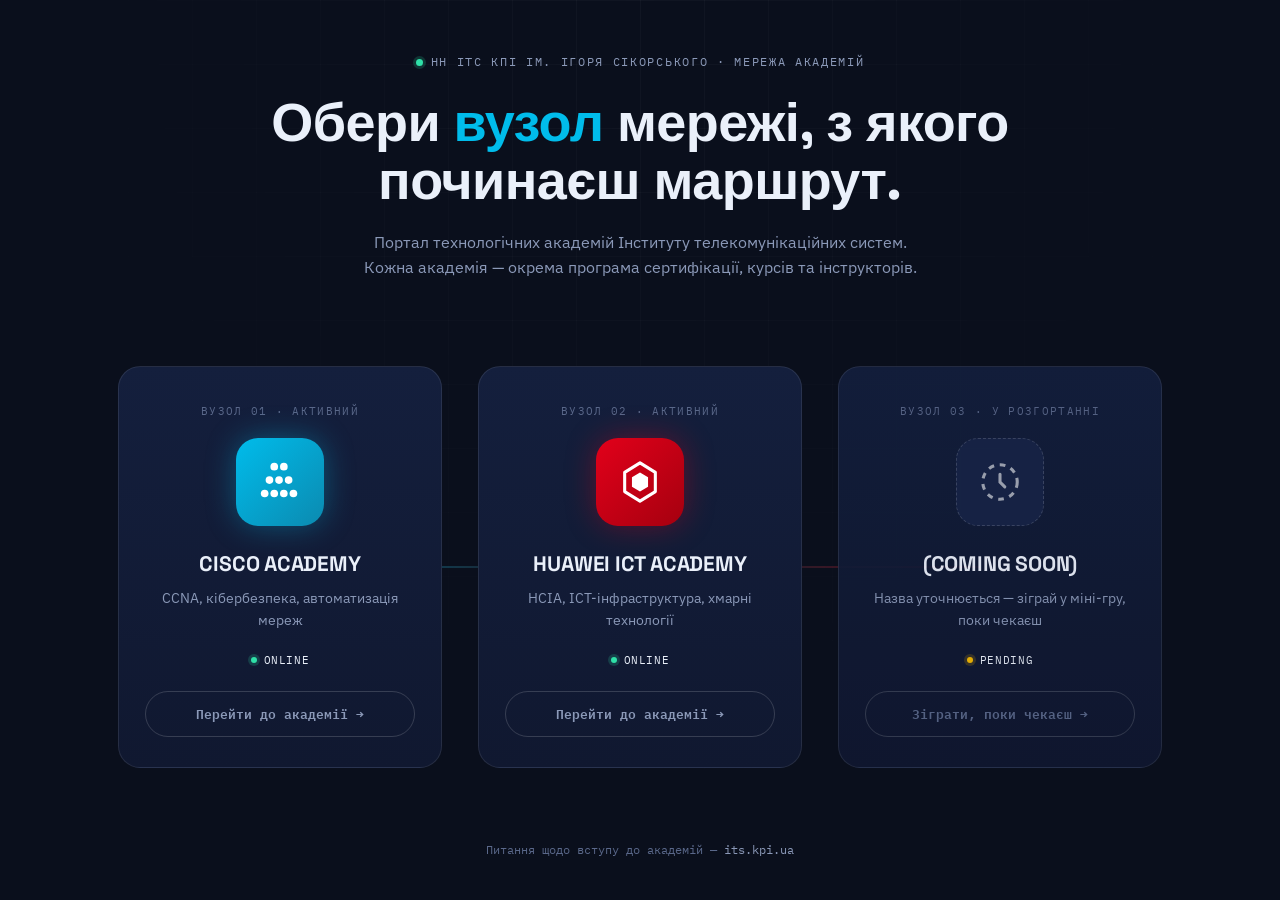
==== index.html @ f267607b "Add files via upload" ====
<!DOCTYPE html>
<html lang="uk">
<head>
<meta charset="UTF-8">
<meta name="viewport" content="width=device-width, initial-scale=1.0">
<title>ITS Network Academies — КПІ ім. Ігоря Сікорського</title>
<meta name="description" content="Портал мережевих академій Навчально-наукового інституту телекомунікаційних систем КПІ: Cisco Networking Academy, Huawei ICT Academy.">
<link rel="icon" href="data:image/svg+xml,%3Csvg xmlns=%27http://www.w3.org/2000/svg%27 viewBox=%270 0 24 24%27%3E%3Ccircle cx=%2712%27 cy=%2712%27 r=%2711%27 fill=%27%2300BCEB%27/%3E%3C/svg%3E">
<link rel="stylesheet" href="assets/style.css">
<style>
  body{ overflow-x:hidden; }

  .gate{
    min-height: 100svh;
    display:flex; flex-direction:column;
    padding: 48px 0 40px;
    position:relative;
  }

  .gate-top{ text-align:center; margin-bottom: 10px; }
  .gate-top .eyebrow{ justify-content:center; margin-bottom: 22px; }
  .gate-top h1{
    font-size: clamp(30px, 5vw, 54px);
    line-height: 1.08;
    max-width: 820px;
    margin: 0 auto;
  }
  .gate-top h1 span{ color: var(--cisco); }
  .gate-top p{
    max-width: 560px; margin: 20px auto 0;
    color: var(--text-dim); font-size: 16px;
  }

  /* --- topology map --- */
  .map{
    flex:1;
    display:flex; align-items:center; justify-content:center;
    margin-top: 56px; position:relative;
  }
  .map-inner{
    position: relative;
    display:grid;
    grid-template-columns: repeat(3, minmax(220px, 1fr));
    gap: 0;
    width: 100%;
    max-width: 1080px;
    align-items: stretch;
  }

  /* connecting cable between nodes (desktop) */
  .cable{
    position:absolute;
    top: 50%;
    height: 2px;
    left: calc(16.66% + 20px);
    right: calc(16.66% + 20px);
    z-index: 0;
    background: linear-gradient(90deg, var(--cisco) 0%, var(--line-strong) 35%, var(--line-strong) 65%, var(--huawei) 100%);
    opacity: .45;
    transform: translateY(-50%);
  }
  .cable::before{
    content:"";
    position:absolute; top:50%; left:0;
    width: 10px; height:10px; margin-top:-5px;
    border-radius:50%;
    background: #fff;
    box-shadow: 0 0 10px 2px rgba(255,255,255,.8);
    animation: travel 4.5s linear infinite;
  }
  @keyframes travel{
    0%{ left: 0%; opacity: 0; }
    8%{ opacity: 1; }
    92%{ opacity: 1; }
    100%{ left: 100%; opacity: 0; }
  }

  .node-card{
    position: relative; z-index:1;
    margin: 0 18px;
    background: linear-gradient(180deg, var(--bg-panel-2), var(--bg-panel));
    border: 1px solid var(--line);
    border-radius: var(--radius-lg);
    padding: 36px 26px 30px;
    text-align:center;
    display:flex; flex-direction:column; align-items:center;
    transition: transform .28s cubic-bezier(.2,.8,.2,1), border-color .28s ease, box-shadow .28s ease;
    cursor: pointer;
  }
  .node-card .tag{
    font-family: var(--font-mono); font-size:11px; letter-spacing:.12em;
    color: var(--text-faint); text-transform:uppercase; margin-bottom: 18px;
  }

  .node-logo{
    width: 88px; height:88px; border-radius: 22px;
    display:flex; align-items:center; justify-content:center;
    margin-bottom: 22px;
    position:relative;
  }
  .node-logo svg{ width:46px; height:46px; }

  .node-card h3{ font-size: 21px; margin-bottom: 8px; }
  .node-card .desc{ color: var(--text-dim); font-size: 14px; min-height: 40px; }

  .node-status{
    margin-top: 20px; display:flex; align-items:center; gap:7px;
    font-family: var(--font-mono); font-size:11px; letter-spacing:.06em;
  }
  .node-status .d{ width:6px; height:6px; border-radius:50%; }

  .node-card .enter{
    margin-top: 22px; width:100%;
    padding: 12px 0; border-radius: 999px;
    font-family: var(--font-mono); font-size: 13px; font-weight:600;
    border: 1px solid var(--line-strong);
    color: var(--text-dim);
    transition: all .25s ease;
  }

  /* CISCO node */
  .node-card.cisco:hover{
    transform: translateY(-8px);
    border-color: var(--cisco);
    box-shadow: 0 20px 50px -12px var(--cisco-glow);
  }
  .node-card.cisco .node-logo{ background: linear-gradient(135deg, var(--cisco), var(--cisco-dim)); box-shadow: 0 0 30px var(--cisco-glow); }
  .node-card.cisco .node-status .d{ background: var(--ok); box-shadow: 0 0 0 3px rgba(47,224,168,.18); }
  .node-card.cisco:hover .enter{ background: var(--cisco); color:#04121C; border-color: var(--cisco); }

  /* HUAWEI node */
  .node-card.huawei:hover{
    transform: translateY(-8px);
    border-color: var(--huawei);
    box-shadow: 0 20px 50px -12px var(--huawei-glow);
  }
  .node-card.huawei .node-logo{ background: linear-gradient(135deg, var(--huawei), var(--huawei-dim)); box-shadow: 0 0 30px var(--huawei-glow); }
  .node-card.huawei .node-status .d{ background: var(--ok); box-shadow: 0 0 0 3px rgba(47,224,168,.18); }
  .node-card.huawei:hover .enter{ background: var(--huawei); color:#fff; border-color: var(--huawei); }

  /* COMING SOON node */
  .node-card.soon{ opacity: .94; }
  .node-card.soon .node-logo{ background: var(--bg-raised); border: 1px dashed var(--line-strong); box-shadow:none; transition: all .28s ease; }
  .node-card.soon .node-logo svg{ opacity: .6; }
  .node-card.soon .node-status .d{ background: var(--warn); box-shadow: 0 0 0 3px rgba(242,183,5,.18); }
  .node-card.soon:hover{
    transform: translateY(-8px);
    border-color: var(--warn);
    box-shadow: 0 20px 50px -12px rgba(242,183,5,.28);
  }
  .node-card.soon:hover .node-logo{ border-style: solid; border-color: var(--warn); box-shadow: 0 0 26px rgba(242,183,5,.35); }
  .node-card.soon .enter{ color: var(--text-faint); }
  .node-card.soon:hover .enter{ background: var(--warn); color:#241a02; border-color: var(--warn); }

  .gate-bottom{
    text-align:center; margin-top: 54px;
    color: var(--text-faint); font-family: var(--font-mono); font-size: 12px;
  }
  .gate-bottom a{ color: var(--text-dim); }
  .gate-bottom a:hover{ color: var(--cisco); }

  @media (max-width: 860px){
    .map-inner{ grid-template-columns: 1fr; gap: 18px; }
    .node-card{ margin: 0; }
    .cable{ display:none; }
  }
</style>
</head>
<body>

<div class="wrap gate">
  <div class="gate-top">
    <div class="eyebrow"><span class="dot"></span> НН ІТС КПІ ІМ. ІГОРЯ СІКОРСЬКОГО · МЕРЕЖА АКАДЕМІЙ</div>
    <h1>Обери <span>вузол</span> мережі, з якого починаєш маршрут.</h1>
    <p>Портал технологічних академій Інституту телекомунікаційних систем. Кожна академія — окрема програма сертифікації, курсів та інструкторів.</p>
  </div>

  <div class="map">
    <div class="map-inner">
      <div class="cable" aria-hidden="true"></div>

      <a class="node-card cisco" href="cisco.html" data-reveal>
        <span class="tag">Вузол 01 · Активний</span>
        <div class="node-logo">
          <svg viewBox="0 0 24 24" fill="none" xmlns="http://www.w3.org/2000/svg" aria-hidden="true">
            <circle cx="4" cy="18" r="2" fill="white"/><circle cx="9" cy="18" r="2" fill="white"/>
            <circle cx="14" cy="18" r="2" fill="white"/><circle cx="19" cy="18" r="2" fill="white"/>
            <circle cx="6.5" cy="11" r="2" fill="white"/><circle cx="11.5" cy="11" r="2" fill="white"/>
            <circle cx="16.5" cy="11" r="2" fill="white"/>
            <circle cx="9" cy="4" r="2" fill="white"/><circle cx="14" cy="4" r="2" fill="white"/>
          </svg>
        </div>
        <h3>CISCO ACADEMY</h3>
        <div class="desc">CCNA, кібербезпека, автоматизація мереж</div>
        <div class="node-status"><span class="d"></span> ONLINE</div>
        <div class="enter">Перейти до академії →</div>
      </a>

      <a class="node-card huawei" href="huawei.html" data-reveal>
        <span class="tag">Вузол 02 · Активний</span>
        <div class="node-logo">
          <svg viewBox="0 0 24 24" fill="none" xmlns="http://www.w3.org/2000/svg" aria-hidden="true">
            <path d="M12 2 L20 7 V17 L12 22 L4 17 V7 Z" stroke="white" stroke-width="1.6" stroke-linejoin="round"/>
            <path d="M12 7 L16.2 9.5 V14.5 L12 17 L7.8 14.5 V9.5 Z" fill="white"/>
          </svg>
        </div>
        <h3>HUAWEI ICT ACADEMY</h3>
        <div class="desc">HCIA, ICT-інфраструктура, хмарні технології</div>
        <div class="node-status"><span class="d"></span> ONLINE</div>
        <div class="enter">Перейти до академії →</div>
      </a>

      <a class="node-card soon" href="coming-soon.html" data-reveal>
        <span class="tag">Вузол 03 · У розгортанні</span>
        <div class="node-logo">
          <svg viewBox="0 0 24 24" fill="none" xmlns="http://www.w3.org/2000/svg" aria-hidden="true">
            <circle cx="12" cy="12" r="9" stroke="white" stroke-width="1.6" stroke-dasharray="3 3"/>
            <path d="M12 8v4l2.5 2.5" stroke="white" stroke-width="1.6" stroke-linecap="round"/>
          </svg>
        </div>
        <h3>(COMING SOON)</h3>
        <div class="desc">Назва уточнюється — зіграй у міні-гру, поки чекаєш</div>
        <div class="node-status"><span class="d"></span> PENDING</div>
        <div class="enter">Зіграти, поки чекаєш →</div>
      </a>
    </div>
  </div>

  <div class="gate-bottom">
    Питання щодо вступу до академій — <a href="https://its.kpi.ua" target="_blank" rel="noopener">its.kpi.ua</a>
  </div>
</div>

<script src="assets/script.js"></script>
</body>
</html>
---- assets/style.css ----
/* =========================================================
   ITS NETWORK ACADEMIES — shared design system
   Concept: "мережева карта" (network topology / NOC console)
   ========================================================= */

@import url('https://fonts.googleapis.com/css2?family=Space+Grotesk:wght@400;500;600;700&family=IBM+Plex+Sans:wght@400;500;600&family=IBM+Plex+Mono:wght@400;500;600&display=swap');

:root{
  --bg:            #0A0F1C;
  --bg-panel:      #101830;
  --bg-panel-2:    #141F3D;
  --bg-raised:     #182548;
  --line:          rgba(255,255,255,0.09);
  --line-strong:   rgba(255,255,255,0.16);
  --text:          #EAF0FA;
  --text-dim:      #8B99B8;
  --text-faint:    #5A688A;

  --cisco:         #00BCEB;
  --cisco-dim:     #0B8AB0;
  --cisco-glow:    rgba(0,188,235,0.35);

  --huawei:        #E2001A;
  --huawei-dim:    #A5000F;
  --huawei-glow:   rgba(226,0,26,0.35);

  --ok:            #2FE0A8;
  --warn:          #F2B705;
  --danger:        #FF5D6C;

  --radius-sm: 8px;
  --radius-md: 14px;
  --radius-lg: 22px;

  --font-display: 'Space Grotesk', sans-serif;
  --font-body: 'IBM Plex Sans', sans-serif;
  --font-mono: 'IBM Plex Mono', monospace;
}

*{ box-sizing: border-box; }
html{ scroll-behavior: smooth; }

html, body{ max-width: 100%; overflow-x: hidden; }
body{
  margin:0;
  background: var(--bg);
  color: var(--text);
  font-family: var(--font-body);
  line-height: 1.55;
  -webkit-font-smoothing: antialiased;
}

/* ambient circuit-grid backdrop */
body::before{
  content:"";
  position: fixed;
  inset: 0;
  z-index: 0;
  pointer-events: none;
  background-image:
    linear-gradient(var(--line) 1px, transparent 1px),
    linear-gradient(90deg, var(--line) 1px, transparent 1px);
  background-size: 64px 64px;
  opacity: .35;
  mask-image: radial-gradient(ellipse at 50% 0%, black 0%, transparent 70%);
}

a{ color: inherit; text-decoration: none; }
img{ max-width:100%; display:block; }

h1,h2,h3,h4{ font-family: var(--font-display); margin: 0; letter-spacing: -0.01em; }

.mono{ font-family: var(--font-mono); }

.wrap{
  max-width: 1180px;
  margin: 0 auto;
  padding: 0 28px;
  position: relative;
  z-index: 1;
}
@media (max-width: 480px){
  .wrap{ padding: 0 18px; }
}

/* ---------- focus / accessibility ---------- */
a:focus-visible, button:focus-visible, input:focus-visible, select:focus-visible, textarea:focus-visible{
  outline: 2px solid var(--cisco);
  outline-offset: 3px;
  border-radius: 4px;
}

/* ---------- eyebrow / status pill ---------- */
.eyebrow{
  display:inline-flex;
  align-items:center;
  gap:8px;
  font-family: var(--font-mono);
  font-size: 12px;
  letter-spacing: .14em;
  text-transform: uppercase;
  color: var(--text-dim);
}
.eyebrow .dot{
  width:7px; height:7px; border-radius:50%;
  background: var(--ok);
  box-shadow: 0 0 0 3px rgba(47,224,168,.18);
  animation: pulse-dot 2.4s ease-in-out infinite;
}
@keyframes pulse-dot{
  0%,100%{ box-shadow: 0 0 0 3px rgba(47,224,168,.18); }
  50%{ box-shadow: 0 0 0 6px rgba(47,224,168,.06); }
}

/* ---------- top nav (used on cisco.html / catalog.html) ---------- */
.topnav{
  position: sticky; top:0; z-index: 50;
  background: rgba(10,15,28,0.86);
  backdrop-filter: blur(10px);
  border-bottom: 1px solid var(--line);
}
.topnav-inner{
  display:flex; align-items:center; gap: 14px;
  max-width: 1180px; margin: 0 auto; padding: 16px 28px;
}
.topnav-inner .navlinks{ margin-left: auto; }

/* --- back-to-academies button --- */
.back-btn{
  display:flex; align-items:center; gap:7px; flex: none;
  width: 38px; height:38px; border-radius: 10px;
  border: 1px solid var(--line-strong); background: var(--bg-panel);
  color: var(--text-dim); overflow:hidden;
  transition: all .2s ease;
}
.back-btn svg{ width:16px; height:16px; flex:none; margin-left: 10px; }
.back-btn span{
  font-family: var(--font-mono); font-size: 12.5px; white-space:nowrap;
  opacity:0; max-width:0; transition: all .2s ease;
}
.back-btn:hover{ width: auto; padding-right: 14px; border-color: var(--cisco); color: var(--text); }
.back-btn:hover span{ opacity:1; max-width:160px; margin-left: 2px; }

.brand{
  display:flex; align-items:center; gap:10px; min-width:0;
  font-family: var(--font-display); font-weight:700; font-size: 17px;
}
.brand span{ min-width:0; overflow:hidden; text-overflow:ellipsis; }
.brand .node{
  width: 26px; height:26px; border-radius:7px;
  background: linear-gradient(135deg, var(--cisco), var(--cisco-dim));
  display:flex; align-items:center; justify-content:center;
  box-shadow: 0 0 16px var(--cisco-glow);
  flex: none;
}
.brand .node svg{ width:15px; height:15px; }
.brand small{ display:block; font-family: var(--font-mono); font-weight:400; font-size:11px; color:var(--text-dim); letter-spacing:.04em; }

.navlinks{ display:flex; align-items:center; gap: 28px; }
.navlinks a{
  font-size: 14px; color: var(--text-dim); font-weight:500;
  position:relative; padding: 4px 0;
  transition: color .2s ease;
}
.navlinks a:hover{ color: var(--text); }
.navlinks a::after{
  content:""; position:absolute; left:0; right:100%; bottom:-2px; height:2px;
  background: var(--cisco); transition: right .25s ease;
}
.navlinks a:hover::after{ right:0; }
.navlinks a.cta{
  color: var(--bg); background: var(--cisco); padding: 9px 16px; border-radius: 999px;
  font-family: var(--font-mono); font-size: 13px; font-weight:600;
}
.navlinks a.cta:hover{ background: #21cbfa; }
.navlinks a.cta::after{ display:none; }

.navtoggle{
  display:none; width:38px; height:38px; border-radius:8px;
  border:1px solid var(--line-strong); background: var(--bg-panel);
  align-items:center; justify-content:center; cursor:pointer;
}
.navtoggle span, .navtoggle span::before, .navtoggle span::after{
  content:""; display:block; width:16px; height:2px; background: var(--text);
  position:relative; transition: all .2s ease;
}
.navtoggle span::before{ position:absolute; top:-6px; }
.navtoggle span::after{ position:absolute; top:6px; }

/* ---------- buttons ---------- */
.btn{
  display:inline-flex; align-items:center; justify-content:center; gap:8px;
  font-family: var(--font-mono); font-size: 14px; font-weight:600;
  padding: 13px 24px; border-radius: 999px; cursor:pointer;
  border: 1px solid transparent; transition: transform .18s ease, box-shadow .18s ease, background .18s ease;
}
.btn:active{ transform: translateY(1px); }
.btn-cisco{ background: var(--cisco); color:#04121C; }
.btn-cisco:hover{ box-shadow: 0 8px 24px var(--cisco-glow); transform: translateY(-2px); }
.btn-ghost{ background: transparent; border-color: var(--line-strong); color: var(--text); }
.btn-ghost:hover{ border-color: var(--cisco); color: var(--cisco); }

/* ---------- footer ---------- */
.site-footer{
  border-top: 1px solid var(--line);
  padding: 40px 0 28px;
  margin-top: 90px;
}
.site-footer .wrap{
  display:flex; flex-wrap:wrap; gap: 18px;
  align-items:center; justify-content:space-between;
}
.site-footer .fmeta{ color: var(--text-faint); font-size: 13px; font-family: var(--font-mono); }
.site-footer .flinks{ display:flex; gap:22px; flex-wrap:wrap; }
.site-footer .flinks a{ font-size: 13px; color: var(--text-dim); }
.site-footer .flinks a:hover{ color: var(--cisco); }

/* ---------- section shells ---------- */
.section{ padding: 90px 0; position:relative; }
.section-head{ max-width: 640px; margin-bottom: 44px; }
.section-head h2{ font-size: clamp(28px,3.6vw,40px); margin-top:12px; }
.section-head p{ color: var(--text-dim); margin-top: 14px; font-size: 16px; }
.section-tight{ padding: 50px 0; }

.divider-trace{
  height: 1px; width:100%;
  background: repeating-linear-gradient(90deg, var(--line-strong) 0 6px, transparent 6px 14px);
}

/* ---------- reveal-on-scroll ---------- */
[data-reveal]{
  opacity: 0;
  transform: translateY(18px);
  transition: opacity .6s ease, transform .6s ease;
}
[data-reveal].is-visible{ opacity:1; transform: none; }

@media (prefers-reduced-motion: reduce){
  [data-reveal]{ opacity:1; transform:none; transition:none; }
  *{ animation-duration: .001ms !important; animation-iteration-count: 1 !important; transition-duration: .001ms !important; }
}

/* ---------- registration form (shared: cisco preview blocks + register.html) ---------- */
.field, .field *{ min-width: 0; }
.field input, .field select, .field textarea{
  width: 100%;
  max-width: 100%;
  box-sizing: border-box;
}

@media (max-width: 880px){
  .navlinks{
    position: fixed; inset: 66px 16px auto 16px;
    background: var(--bg-panel); border:1px solid var(--line-strong);
    border-radius: var(--radius-md);
    flex-direction:column; align-items: flex-start; gap: 4px;
    padding: 10px;
    box-shadow: 0 20px 50px rgba(0,0,0,.5);
    transform-origin: top right;
    transform: scale(.96); opacity:0; visibility:hidden;
    transition: all .18s ease;
  }
  .navlinks.open{ transform:scale(1); opacity:1; visibility:visible; }
  .navlinks a{ width:100%; padding: 12px 10px; border-radius: 8px; }
  .navlinks a:hover{ background: var(--bg-raised); }
  .navlinks a::after{ display:none; }
  .navlinks a.cta{ text-align:center; margin-top: 4px; }
  .navtoggle{ display:flex; margin-left:auto; }
  .topnav-inner .navlinks{ margin-left:0; }
}
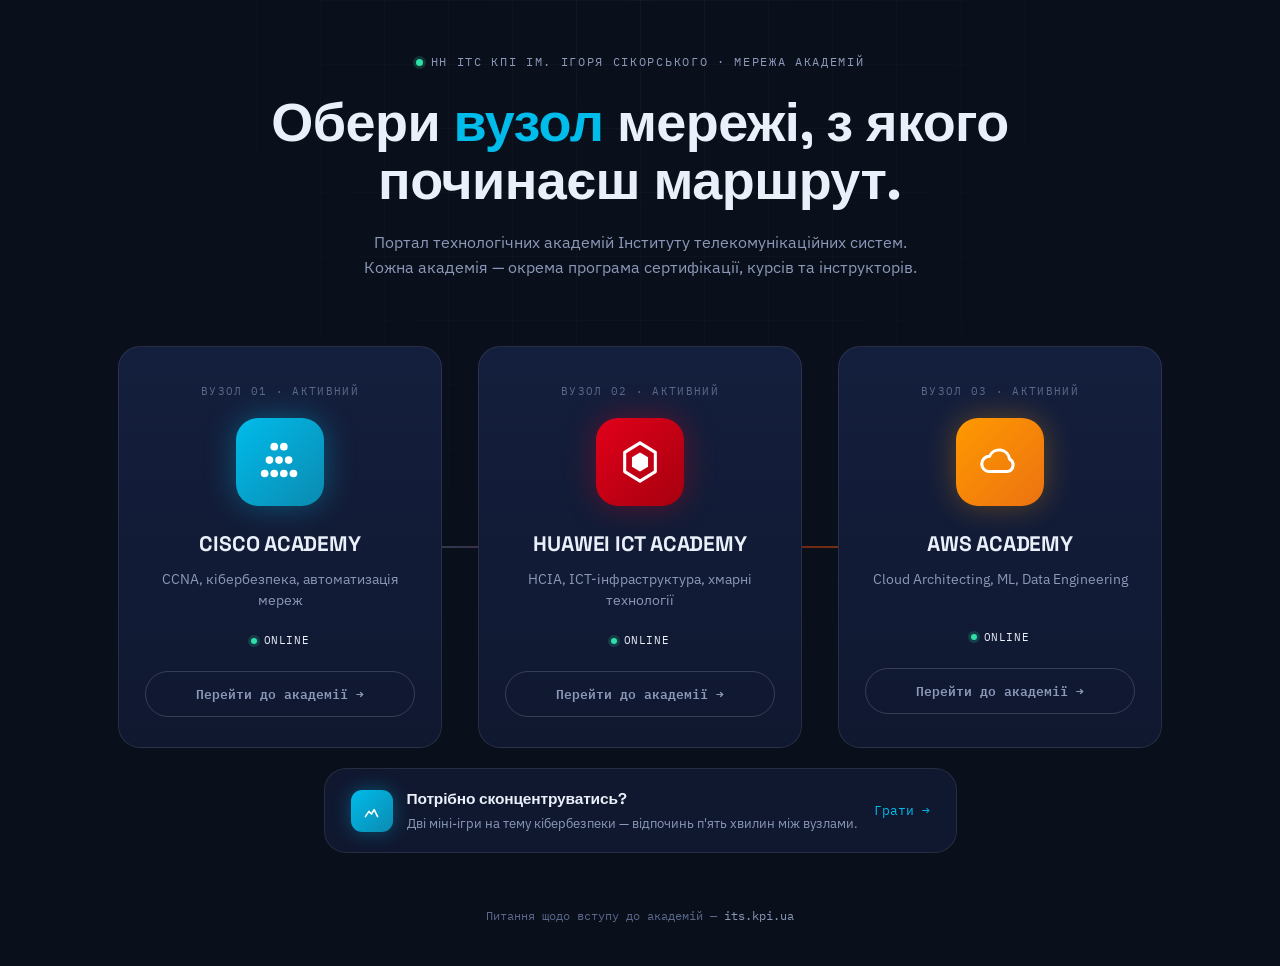
==== commit d17411de: "Add files via upload" ====
--- a/index.html
+++ b/index.html
@@ -4,10 +4,11 @@
 <meta charset="UTF-8">
 <meta name="viewport" content="width=device-width, initial-scale=1.0">
 <title>ITS Network Academies — КПІ ім. Ігоря Сікорського</title>
-<meta name="description" content="Портал мережевих академій Навчально-наукового інституту телекомунікаційних систем КПІ: Cisco Networking Academy, Huawei ICT Academy.">
+<meta name="description" content="Портал технологічних академій Навчально-наукового інституту телекомунікаційних систем КПІ: Cisco Networking Academy, Huawei ICT Academy, AWS Academy.">
 <link rel="icon" href="data:image/svg+xml,%3Csvg xmlns=%27http://www.w3.org/2000/svg%27 viewBox=%270 0 24 24%27%3E%3Ccircle cx=%2712%27 cy=%2712%27 r=%2711%27 fill=%27%2300BCEB%27/%3E%3C/svg%3E">
 <link rel="stylesheet" href="assets/style.css">
 <style>
+  :root{ --aws: #FF9900; --aws-dim: #EC7211; --aws-glow: rgba(255,153,0,0.32); }
   body{ overflow-x:hidden; }
 
   .gate{
@@ -55,7 +56,7 @@
     left: calc(16.66% + 20px);
     right: calc(16.66% + 20px);
     z-index: 0;
-    background: linear-gradient(90deg, var(--cisco) 0%, var(--line-strong) 35%, var(--line-strong) 65%, var(--huawei) 100%);
+    background: linear-gradient(90deg, var(--cisco) 0%, var(--huawei) 50%, var(--aws) 100%);
     opacity: .45;
     transform: translateY(-50%);
   }
@@ -138,19 +139,39 @@
   .node-card.huawei .node-status .d{ background: var(--ok); box-shadow: 0 0 0 3px rgba(47,224,168,.18); }
   .node-card.huawei:hover .enter{ background: var(--huawei); color:#fff; border-color: var(--huawei); }
 
-  /* COMING SOON node */
-  .node-card.soon{ opacity: .94; }
-  .node-card.soon .node-logo{ background: var(--bg-raised); border: 1px dashed var(--line-strong); box-shadow:none; transition: all .28s ease; }
-  .node-card.soon .node-logo svg{ opacity: .6; }
-  .node-card.soon .node-status .d{ background: var(--warn); box-shadow: 0 0 0 3px rgba(242,183,5,.18); }
-  .node-card.soon:hover{
+  /* AWS node */
+  .node-card.aws:hover{
     transform: translateY(-8px);
-    border-color: var(--warn);
-    box-shadow: 0 20px 50px -12px rgba(242,183,5,.28);
-  }
-  .node-card.soon:hover .node-logo{ border-style: solid; border-color: var(--warn); box-shadow: 0 0 26px rgba(242,183,5,.35); }
-  .node-card.soon .enter{ color: var(--text-faint); }
-  .node-card.soon:hover .enter{ background: var(--warn); color:#241a02; border-color: var(--warn); }
+    border-color: var(--aws);
+    box-shadow: 0 20px 50px -12px var(--aws-glow);
+  }
+  .node-card.aws .node-logo{ background: linear-gradient(135deg, var(--aws), var(--aws-dim)); box-shadow: 0 0 30px var(--aws-glow); }
+  .node-card.aws .node-status .d{ background: var(--ok); box-shadow: 0 0 0 3px rgba(47,224,168,.18); }
+  .node-card.aws:hover .enter{ background: var(--aws); color:#241a00; border-color: var(--aws); }
+
+  /* games teaser banner */
+  .games-teaser{
+    max-width: 1080px; margin: 20px auto 0;
+    display:flex; align-items:center; justify-content:space-between; gap:16px; flex-wrap:wrap;
+    background: var(--bg-panel); border:1px solid var(--line); border-radius: var(--radius-lg);
+    padding: 18px 26px; position:relative; z-index:1;
+    transition: border-color .22s ease, transform .22s ease;
+  }
+  .games-teaser:hover{ border-color: var(--cisco); transform: translateY(-2px); }
+  .games-teaser .gt-left{ display:flex; align-items:center; gap:14px; }
+  .games-teaser .gt-icon{
+    width:42px; height:42px; border-radius:11px; flex:none;
+    background: linear-gradient(135deg, var(--cisco), var(--cisco-dim));
+    display:flex; align-items:center; justify-content:center;
+    box-shadow: 0 0 18px var(--cisco-glow);
+  }
+  .games-teaser .gt-icon svg{ width:21px; height:21px; }
+  .games-teaser h4{ font-size:15.5px; margin-bottom:3px; }
+  .games-teaser p{ font-size:13px; color: var(--text-dim); margin:0; }
+  .games-teaser .gt-cta{
+    font-family: var(--font-mono); font-size:12.5px; color: var(--cisco);
+    display:flex; align-items:center; gap:6px; flex:none;
+  }
 
   .gate-bottom{
     text-align:center; margin-top: 54px;
@@ -210,21 +231,31 @@
         <div class="enter">Перейти до академії →</div>
       </a>
 
-      <a class="node-card soon" href="coming-soon.html" data-reveal>
-        <span class="tag">Вузол 03 · У розгортанні</span>
+      <a class="node-card aws" href="aws.html" data-reveal>
+        <span class="tag">Вузол 03 · Активний</span>
         <div class="node-logo">
           <svg viewBox="0 0 24 24" fill="none" xmlns="http://www.w3.org/2000/svg" aria-hidden="true">
-            <circle cx="12" cy="12" r="9" stroke="white" stroke-width="1.6" stroke-dasharray="3 3"/>
-            <path d="M12 8v4l2.5 2.5" stroke="white" stroke-width="1.6" stroke-linecap="round"/>
+            <path d="M6 17a4 4 0 01.5-7.97A5.5 5.5 0 0117 10.5a3.5 3.5 0 01-1 6.5H6z" stroke="white" stroke-width="1.6" stroke-linejoin="round"/>
           </svg>
         </div>
-        <h3>(COMING SOON)</h3>
-        <div class="desc">Назва уточнюється — зіграй у міні-гру, поки чекаєш</div>
-        <div class="node-status"><span class="d"></span> PENDING</div>
-        <div class="enter">Зіграти, поки чекаєш →</div>
+        <h3>AWS ACADEMY</h3>
+        <div class="desc">Cloud Architecting, ML, Data Engineering</div>
+        <div class="node-status"><span class="d"></span> ONLINE</div>
+        <div class="enter">Перейти до академії →</div>
       </a>
     </div>
   </div>
+
+  <a class="games-teaser" href="games.html" data-reveal>
+    <div class="gt-left">
+      <div class="gt-icon"><svg viewBox="0 0 24 24" fill="none"><path d="M5 19l4-6 3 3 3-5 4 8" stroke="white" stroke-width="1.8" stroke-linecap="round" stroke-linejoin="round"/></svg></div>
+      <div>
+        <h4>Потрібно сконцентруватись?</h4>
+        <p>Дві міні-ігри на тему кібербезпеки — відпочинь п'ять хвилин між вузлами.</p>
+      </div>
+    </div>
+    <div class="gt-cta">Грати →</div>
+  </a>
 
   <div class="gate-bottom">
     Питання щодо вступу до академій — <a href="https://its.kpi.ua" target="_blank" rel="noopener">its.kpi.ua</a>
